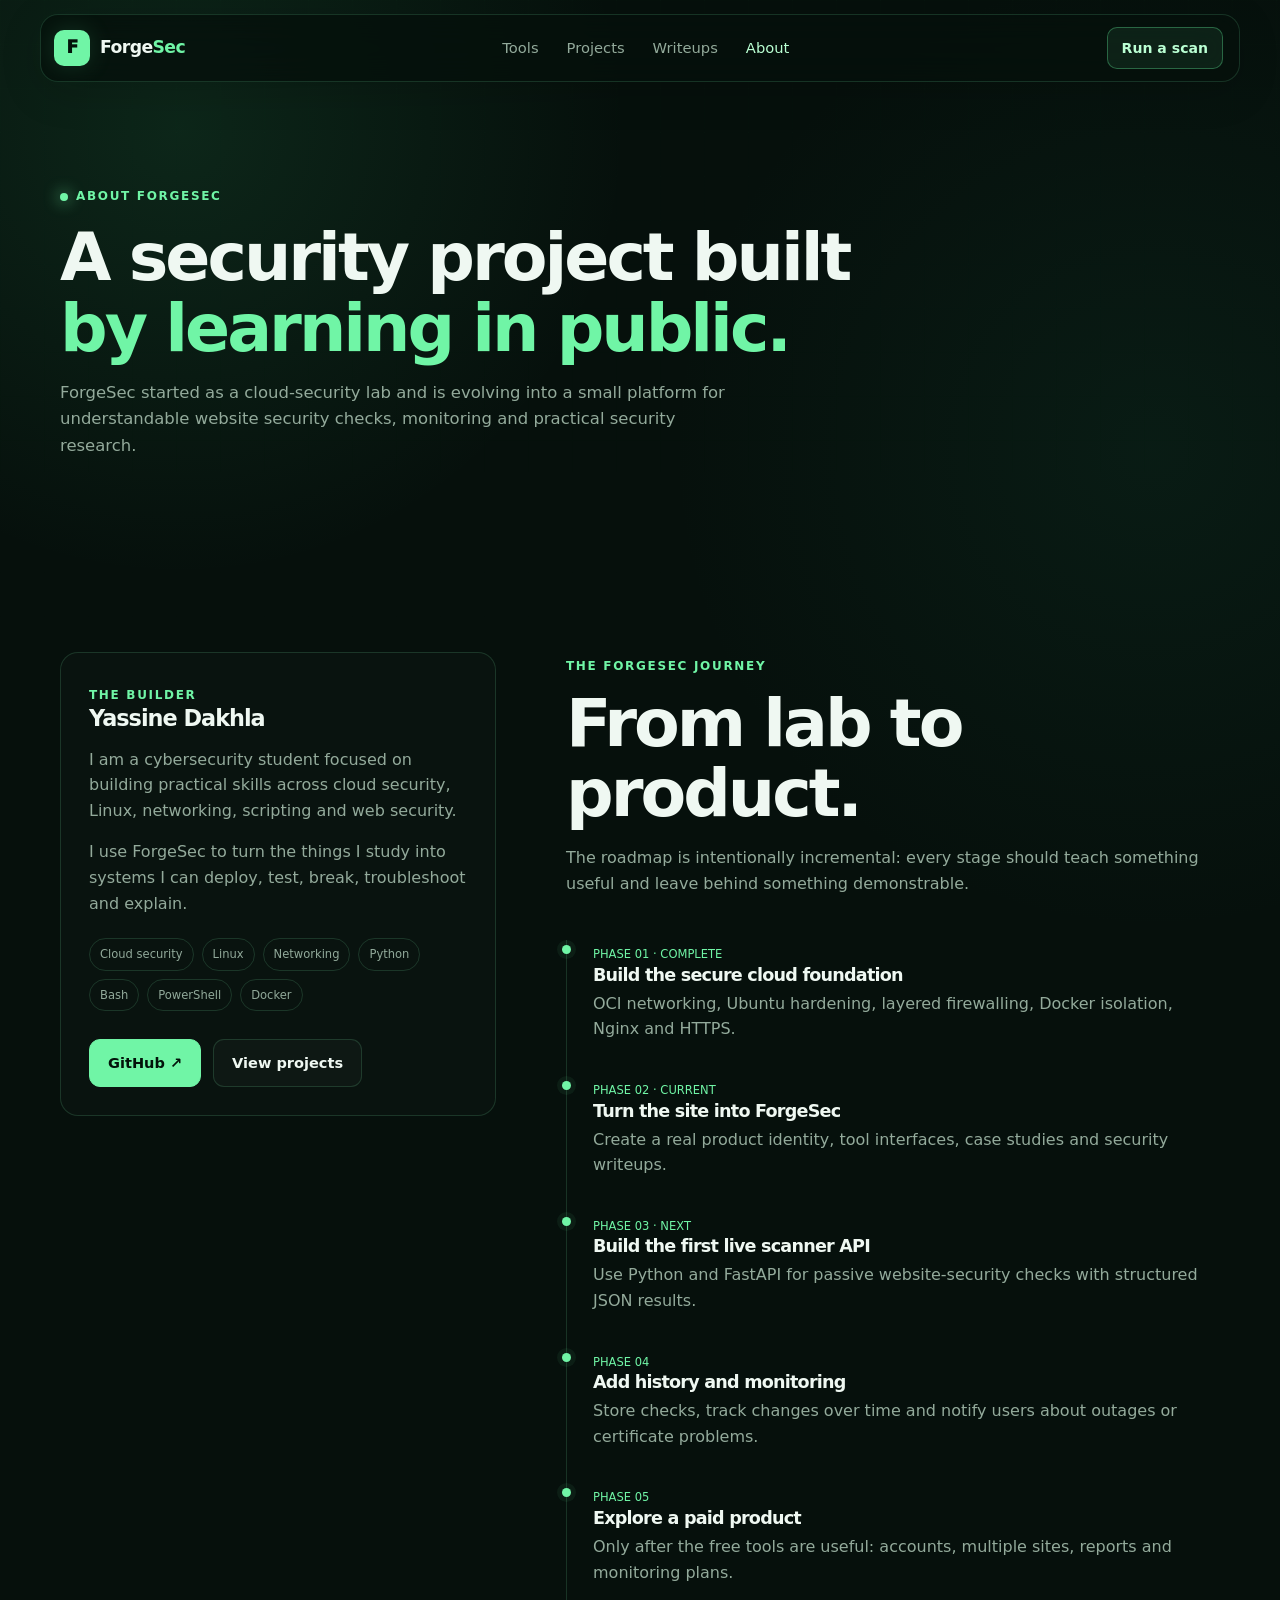
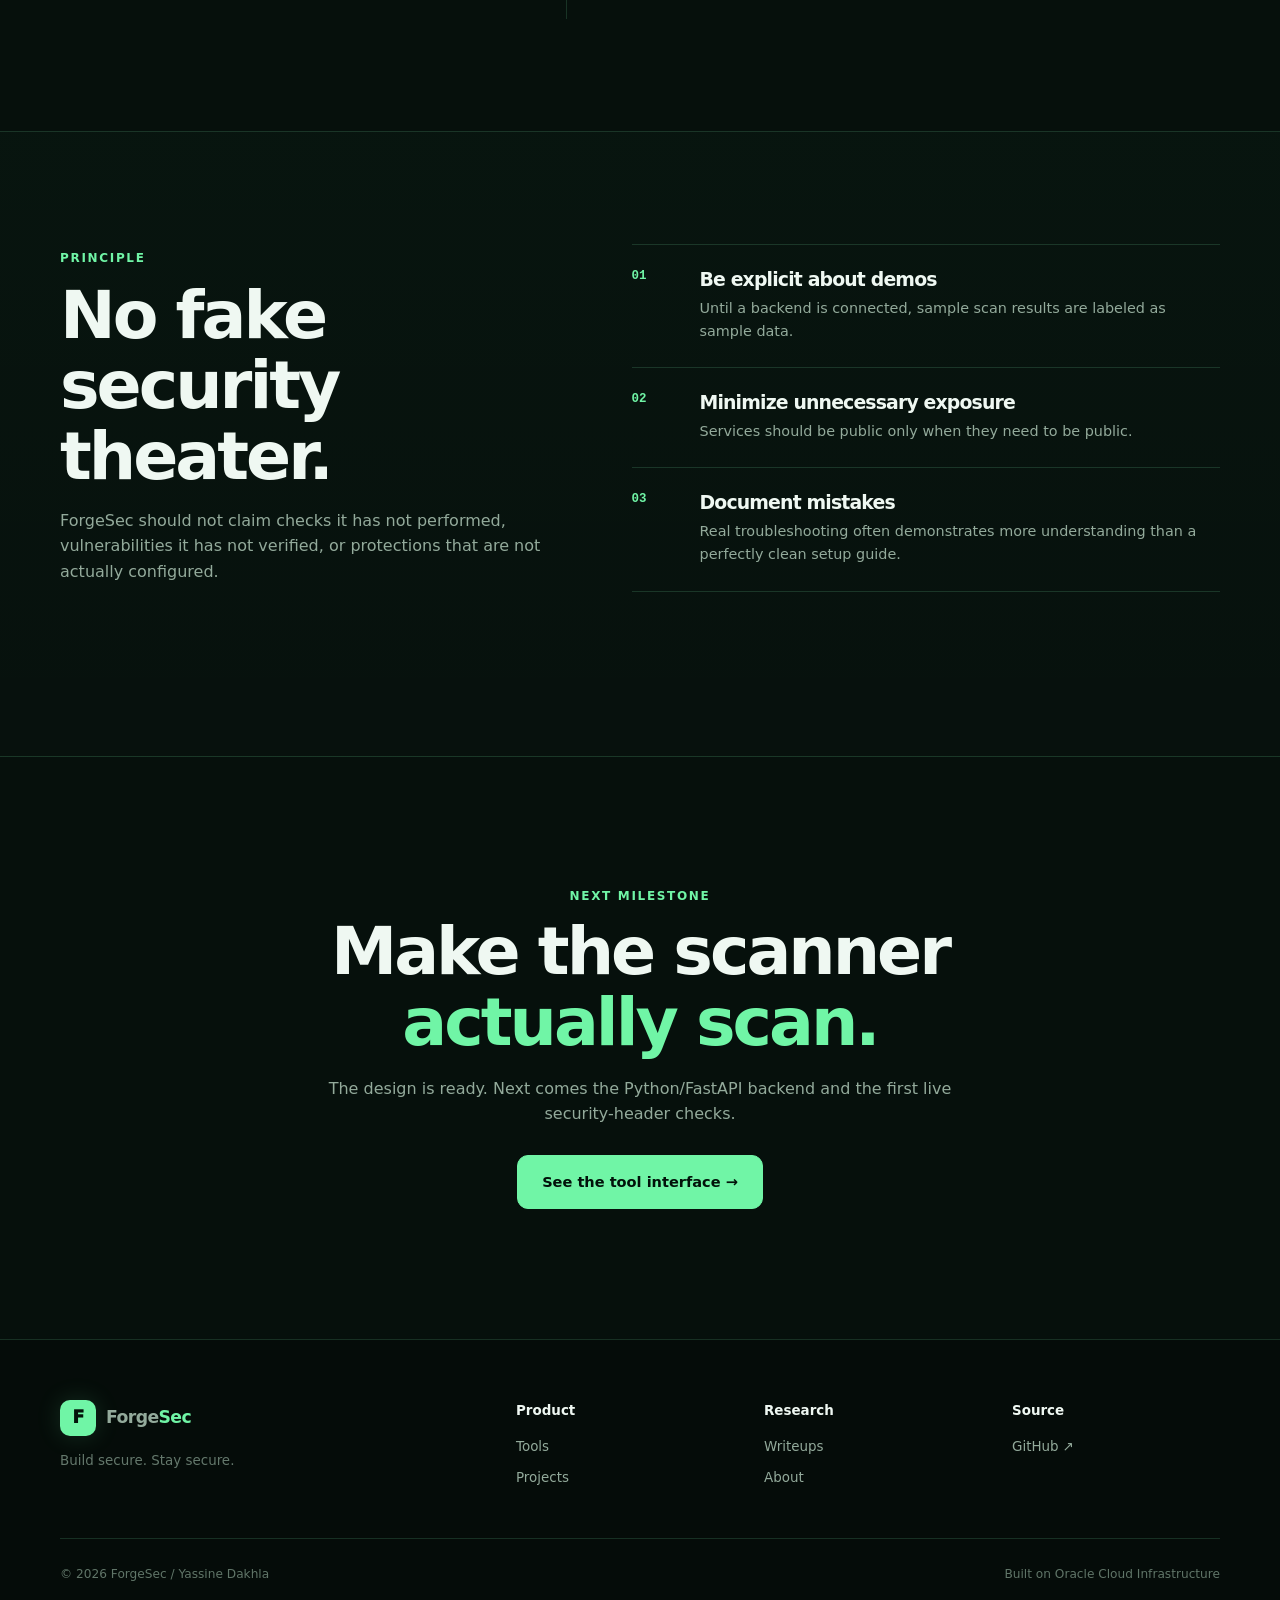
==== website/about.html @ 0d161085 "feat: add ForgeSec about page" ====
<!doctype html>
<html lang="en">
<head>
  <meta charset="utf-8" />
  <meta name="viewport" content="width=device-width, initial-scale=1" />
  <meta name="description" content="About ForgeSec and the builder behind the project." />
  <meta name="theme-color" content="#07110d" />
  <title>About — ForgeSec</title>
  <link rel="stylesheet" href="styles.css" />
</head>
<body>
  <div class="grid-bg" aria-hidden="true"></div>
  <header class="site-header">
    <a class="brand" href="index.html"><span class="forge-mark">F</span><span>Forge<span class="accent">Sec</span></span></a>
    <nav class="desktop-nav"><a href="tools.html">Tools</a><a href="projects.html">Projects</a><a href="writeups.html">Writeups</a><a class="active" href="about.html">About</a></nav>
    <a class="nav-cta" href="tools.html">Run a scan</a>
  </header>

  <main>
    <section class="page-hero wrap">
      <div class="eyebrow"><span class="dot"></span> About ForgeSec</div>
      <h1>A security project built<br><span class="accent">by learning in public.</span></h1>
      <p>ForgeSec started as a cloud-security lab and is evolving into a small platform for understandable website security checks, monitoring and practical security research.</p>
    </section>

    <section class="section wrap about-grid">
      <div>
        <div class="about-card">
          <span class="project-tag">THE BUILDER</span>
          <h3>Yassine Dakhla</h3>
          <p>I am a cybersecurity student focused on building practical skills across cloud security, Linux, networking, scripting and web security.</p>
          <p>I use ForgeSec to turn the things I study into systems I can deploy, test, break, troubleshoot and explain.</p>
          <div class="project-pills"><span>Cloud security</span><span>Linux</span><span>Networking</span><span>Python</span><span>Bash</span><span>PowerShell</span><span>Docker</span></div>
          <div class="hero-actions"><a class="button primary" href="https://github.com/Yassine-Dakhla" target="_blank" rel="noreferrer">GitHub ↗</a><a class="button secondary" href="projects.html">View projects</a></div>
        </div>
      </div>

      <div>
        <div class="section-heading"><span>THE FORGESEC JOURNEY</span><h2>From lab to product.</h2><p>The roadmap is intentionally incremental: every stage should teach something useful and leave behind something demonstrable.</p></div>
        <div class="timeline">
          <article><span>PHASE 01 · COMPLETE</span><h3>Build the secure cloud foundation</h3><p>OCI networking, Ubuntu hardening, layered firewalling, Docker isolation, Nginx and HTTPS.</p></article>
          <article><span>PHASE 02 · CURRENT</span><h3>Turn the site into ForgeSec</h3><p>Create a real product identity, tool interfaces, case studies and security writeups.</p></article>
          <article><span>PHASE 03 · NEXT</span><h3>Build the first live scanner API</h3><p>Use Python and FastAPI for passive website-security checks with structured JSON results.</p></article>
          <article><span>PHASE 04</span><h3>Add history and monitoring</h3><p>Store checks, track changes over time and notify users about outages or certificate problems.</p></article>
          <article><span>PHASE 05</span><h3>Explore a paid product</h3><p>Only after the free tools are useful: accounts, multiple sites, reports and monitoring plans.</p></article>
        </div>
      </div>
    </section>

    <section class="section section-contrast">
      <div class="wrap split-feature">
        <div class="section-heading"><span>PRINCIPLE</span><h2>No fake security theater.</h2><p>ForgeSec should not claim checks it has not performed, vulnerabilities it has not verified, or protections that are not actually configured.</p></div>
        <div class="principles">
          <article><span>01</span><div><h3>Be explicit about demos</h3><p>Until a backend is connected, sample scan results are labeled as sample data.</p></div></article>
          <article><span>02</span><div><h3>Minimize unnecessary exposure</h3><p>Services should be public only when they need to be public.</p></div></article>
          <article><span>03</span><div><h3>Document mistakes</h3><p>Real troubleshooting often demonstrates more understanding than a perfectly clean setup guide.</p></div></article>
        </div>
      </div>
    </section>

    <section class="final-cta wrap"><span class="eyebrow plain">NEXT MILESTONE</span><h2>Make the scanner<br><span>actually scan.</span></h2><p>The design is ready. Next comes the Python/FastAPI backend and the first live security-header checks.</p><a class="button primary large-button" href="tools.html">See the tool interface →</a></section>
  </main>

  <footer><div class="wrap footer-grid"><div><a class="brand footer-brand" href="index.html"><span class="forge-mark">F</span><span>Forge<span class="accent">Sec</span></span></a><p>Build secure. Stay secure.</p></div><div><b>Product</b><a href="tools.html">Tools</a><a href="projects.html">Projects</a></div><div><b>Research</b><a href="writeups.html">Writeups</a><a href="about.html">About</a></div><div><b>Source</b><a href="https://github.com/Yassine-Dakhla/oci-cloud-security-lab" target="_blank" rel="noreferrer">GitHub ↗</a></div></div><div class="wrap footer-bottom"><span>© 2026 ForgeSec / Yassine Dakhla</span><span>Built on Oracle Cloud Infrastructure</span></div></footer>
</body>
</html>
---- website/styles.css ----
:root {
  --bg:#06100c;--bg2:#09150f;--panel:#0d1b14;--panel2:#102219;--line:rgba(131,255,181,.15);
  --line-strong:rgba(104,245,162,.32);--text:#eff8f2;--muted:#93aa9b;--dim:#64786c;
  --green:#70f5a6;--green2:#baffd3;--yellow:#f6d36f;--danger:#ff8f8f;--shadow:0 28px 90px rgba(0,0,0,.3);
}
*{box-sizing:border-box}html{scroll-behavior:smooth}body{margin:0;min-height:100vh;background:radial-gradient(circle at 14% 4%,rgba(58,190,116,.13),transparent 28rem),radial-gradient(circle at 90% 14%,rgba(28,106,76,.13),transparent 30rem),var(--bg);color:var(--text);font-family:Inter,ui-sans-serif,system-ui,-apple-system,BlinkMacSystemFont,"Segoe UI",sans-serif;line-height:1.6}body::selection{background:var(--green);color:#021008}a{color:inherit;text-decoration:none}button,input{font:inherit}.wrap{width:min(1160px,calc(100% - 40px));margin-inline:auto}.grid-bg{position:fixed;inset:0;pointer-events:none;opacity:.28;background-image:linear-gradient(rgba(124,255,180,.035) 1px,transparent 1px),linear-gradient(90deg,rgba(124,255,180,.035) 1px,transparent 1px);background-size:44px 44px;mask-image:linear-gradient(to bottom,black,transparent 86%);z-index:-1}.sr-only{position:absolute;width:1px;height:1px;padding:0;margin:-1px;overflow:hidden;clip:rect(0,0,0,0);white-space:nowrap;border:0}.accent{color:var(--green)}
.site-header{width:min(1200px,calc(100% - 28px));margin:14px auto 0;min-height:68px;padding:0 16px 0 13px;display:flex;align-items:center;justify-content:space-between;gap:20px;position:sticky;top:12px;z-index:50;border:1px solid var(--line);border-radius:18px;background:rgba(6,16,12,.82);backdrop-filter:blur(18px);box-shadow:0 10px 40px rgba(0,0,0,.16)}.brand{display:inline-flex;align-items:center;gap:10px;font-weight:900;letter-spacing:-.035em;font-size:1.08rem}.forge-mark{width:36px;height:36px;display:grid;place-items:center;border-radius:10px;color:#03130a;background:var(--green);font-weight:950;box-shadow:0 0 24px rgba(112,245,166,.15)}.desktop-nav{display:flex;align-items:center;gap:28px;color:var(--muted);font-size:.92rem}.desktop-nav a:hover,.desktop-nav a.active{color:var(--green2)}.nav-cta{padding:9px 14px;border-radius:10px;border:1px solid var(--line-strong);background:rgba(112,245,166,.08);color:var(--green2);font-size:.88rem;font-weight:800}.nav-cta:hover{background:rgba(112,245,166,.14)}
.hero{min-height:720px;display:grid;align-items:center;padding-block:90px 74px}.product-hero{grid-template-columns:1.08fr .92fr;gap:64px}.eyebrow,.section-heading>span,.project-tag,.preview-kicker{color:var(--green);font-size:.75rem;font-weight:850;letter-spacing:.14em;text-transform:uppercase}.eyebrow{display:flex;align-items:center;gap:8px}.eyebrow.plain{display:block}.dot{width:8px;height:8px;border-radius:50%;background:var(--green);box-shadow:0 0 16px var(--green)}h1,h2,h3{margin:0;line-height:1.06;letter-spacing:-.045em}h1{margin-top:18px;font-size:clamp(3.5rem,7.4vw,7rem)}h1 span,.final-cta h2 span{color:var(--green)}.hero-text{max-width:700px;margin:26px 0 0;color:var(--muted);font-size:1.08rem}.scan-bar{margin-top:34px;display:grid;grid-template-columns:auto 1fr auto;align-items:center;min-height:62px;border:1px solid var(--line-strong);border-radius:14px;background:rgba(8,21,15,.9);box-shadow:0 20px 60px rgba(0,0,0,.22);overflow:hidden}.scan-prefix{padding-left:18px;color:#657d6e;font:700 .92rem ui-monospace,SFMono-Regular,Menlo,monospace}.scan-bar input{width:100%;min-width:0;padding:0 10px;border:0;outline:0;background:transparent;color:var(--text);font:650 .95rem ui-monospace,SFMono-Regular,Menlo,monospace}.scan-bar input::placeholder{color:#51675a}.scan-bar button{height:46px;margin-right:8px;padding:0 18px;border:0;border-radius:10px;background:var(--green);color:#03120a;font-weight:900;cursor:pointer}.scan-bar button:hover{background:var(--green2)}.form-note{display:flex;align-items:center;gap:8px;margin:12px 0 0;color:var(--dim);font-size:.78rem}.pulse{width:7px;height:7px;border-radius:50%;background:var(--green);box-shadow:0 0 0 4px rgba(112,245,166,.08)}.hero-actions{display:flex;flex-wrap:wrap;gap:12px;margin-top:28px}.compact-actions{margin-top:24px;gap:24px}.text-link{color:var(--muted);font-size:.9rem;font-weight:750}.text-link:hover{color:var(--green2)}
.scan-preview{position:relative;overflow:hidden;border:1px solid var(--line-strong);border-radius:20px;background:linear-gradient(145deg,rgba(15,34,24,.96),rgba(6,17,12,.94));box-shadow:var(--shadow);transform:rotate(.7deg)}.scan-preview::before{content:"";position:absolute;width:180px;height:180px;right:-70px;top:-70px;background:radial-gradient(circle,rgba(112,245,166,.17),transparent 70%)}.preview-head{display:flex;justify-content:space-between;align-items:center;gap:20px;padding:26px;border-bottom:1px solid var(--line)}.preview-head strong{display:block;margin-top:6px;font:800 1.1rem ui-monospace,SFMono-Regular,Menlo,monospace}.score-ring{width:74px;height:74px;border-radius:50%;display:flex;align-items:baseline;justify-content:center;padding-top:21px;border:6px solid rgba(112,245,166,.2);border-top-color:var(--green);border-right-color:var(--green);background:#0b1812}.score-ring b{font-size:1.2rem;color:var(--green)}.score-ring span{font-size:.67rem;color:var(--muted)}.result-row{display:flex;align-items:center;justify-content:space-between;gap:15px;padding:15px 25px;border-bottom:1px solid rgba(131,255,181,.08);font-size:.88rem}.result-row>span{display:flex;align-items:center;gap:10px;color:#c7d8cd}.result-row>b{font-size:.7rem;letter-spacing:.08em}.result-icon{width:22px;height:22px;display:grid;place-items:center;border-radius:6px;font-style:normal;font-weight:900;font-size:.72rem}.result-icon.pass{color:var(--green);background:rgba(112,245,166,.09);border:1px solid rgba(112,245,166,.18)}.result-icon.warn{color:var(--yellow);background:rgba(246,211,111,.08);border:1px solid rgba(246,211,111,.16)}.pass-text{color:var(--green)}.warn-text{color:var(--yellow)}.preview-footer{display:flex;justify-content:space-between;padding:17px 25px;color:var(--dim);font-size:.76rem}.trust-strip{border-block:1px solid var(--line);background:rgba(255,255,255,.012)}.trust-inner{min-height:72px;display:flex;align-items:center;justify-content:space-between;gap:18px;color:#71877a;font-size:.78rem}.trust-inner span{color:#52675a}.trust-inner b{font-weight:750}
.section{padding-block:112px}.section-heading{max-width:760px;margin-bottom:44px}.section-heading h2,.builder-inner h2,.final-cta h2,.page-hero h1{margin-top:10px;font-size:clamp(2.4rem,5.2vw,4.7rem)}.section-heading p,.builder-inner p,.final-cta p,.page-hero p{color:var(--muted);max-width:680px}.centered-heading{text-align:center;margin-inline:auto}.centered-heading p{margin-inline:auto}.row-heading{max-width:none;display:flex;align-items:end;justify-content:space-between;gap:30px}.tool-grid{display:grid;grid-template-columns:repeat(4,1fr);gap:14px}.tool-card,.writeup-card,.content-card{position:relative;min-height:290px;padding:26px;border:1px solid var(--line);border-radius:17px;background:linear-gradient(145deg,rgba(255,255,255,.022),rgba(112,245,166,.014));transition:transform .2s ease,border-color .2s ease,background .2s ease}.tool-card:hover,.writeup-card:hover,.content-card:hover{transform:translateY(-4px);border-color:var(--line-strong);background:rgba(112,245,166,.03)}.featured-tool{border-color:rgba(112,245,166,.26);background:radial-gradient(circle at 90% 0%,rgba(112,245,166,.09),transparent 35%),rgba(255,255,255,.018)}.tool-icon{width:42px;height:42px;display:grid;place-items:center;margin-bottom:42px;border-radius:11px;border:1px solid var(--line);background:rgba(112,245,166,.05);color:var(--green);font:850 .9rem ui-monospace,monospace}.tool-state{position:absolute;top:25px;right:24px;padding:5px 9px;border:1px solid var(--line);border-radius:999px;color:var(--dim);font-size:.69rem}.tool-state.live{color:var(--green);border-color:rgba(112,245,166,.25);background:rgba(112,245,166,.05)}.tool-card h3,.writeup-card h3,.content-card h3{font-size:1.3rem}.tool-card p,.writeup-card p,.content-card p{color:var(--muted);font-size:.9rem}.card-link{position:absolute;bottom:24px;color:var(--green2);font-size:.82rem;font-weight:800}.section-contrast{border-block:1px solid var(--line);background:linear-gradient(180deg,rgba(112,245,166,.025),rgba(255,255,255,.008))}.split-feature{display:grid;grid-template-columns:.9fr 1.1fr;gap:90px;align-items:start}.button{display:inline-flex;align-items:center;justify-content:center;min-height:48px;padding:0 18px;border:1px solid var(--line);border-radius:11px;font-weight:850;font-size:.91rem;transition:.18s ease}.button:hover{transform:translateY(-2px)}.button.primary{background:var(--green);border-color:var(--green);color:#02120a}.button.secondary{background:rgba(255,255,255,.025);color:var(--text)}.principles{border-top:1px solid var(--line)}.principles article{display:grid;grid-template-columns:50px 1fr;gap:18px;padding:24px 0;border-bottom:1px solid var(--line)}.principles article>span{color:var(--green);font:800 .78rem ui-monospace,monospace}.principles h3{font-size:1.18rem}.principles p{margin:.5rem 0 0;color:var(--muted);font-size:.9rem}
.project-feature{display:grid;grid-template-columns:1.25fr .75fr;gap:18px;padding:18px;border:1px solid var(--line);border-radius:20px;background:rgba(255,255,255,.014)}.project-content{padding:34px}.project-content h3{margin-top:14px;max-width:760px;font-size:clamp(2rem,4vw,3.45rem)}.project-content>p{max-width:720px;color:var(--muted)}.project-pills{display:flex;flex-wrap:wrap;gap:8px;margin-top:22px}.project-pills span{padding:6px 10px;border:1px solid var(--line);border-radius:999px;color:#91a99a;font-size:.72rem}.architecture-panel{display:flex;flex-direction:column;justify-content:center;padding:28px;border:1px solid var(--line);border-radius:15px;background:#07130e}.architecture-label{color:var(--dim);font:800 .7rem ui-monospace,monospace;letter-spacing:.12em}.arch-flow{display:flex;flex-direction:column;align-items:stretch;gap:7px;margin-top:22px;text-align:center}.arch-flow div{padding:11px;border:1px solid var(--line);border-radius:9px;color:#a9beb1;font:750 .78rem ui-monospace,monospace}.arch-flow span{color:#486253;font-size:.8rem}.arch-flow .active-node{color:#04120a;background:var(--green);border-color:var(--green)}.writeup-grid{display:grid;grid-template-columns:repeat(3,1fr);gap:14px}.writeup-card{min-height:270px}.writeup-card>span{color:var(--green);font-size:.72rem}.writeup-card h3{margin-top:25px}.writeup-card b{position:absolute;bottom:24px;color:var(--green2);font-size:.8rem}.builder-section{padding-block:76px;border-block:1px solid var(--line);background:rgba(0,0,0,.12)}.builder-inner{display:grid;grid-template-columns:auto 1fr auto;align-items:center;gap:34px}.builder-mark{width:86px;height:86px;display:grid;place-items:center;border-radius:22px;background:linear-gradient(145deg,var(--green),#2cb86c);color:#02120a;font-size:1.5rem;font-weight:950;box-shadow:0 16px 55px rgba(40,180,102,.13)}.builder-inner h2{font-size:clamp(1.8rem,3.5vw,3rem)}.builder-inner p{margin-bottom:0}.final-cta{padding-block:130px;text-align:center}.final-cta p{margin:18px auto 28px}.large-button{min-height:54px;padding-inline:24px}
footer{border-top:1px solid var(--line);padding-top:60px;background:#050c09}.footer-grid{display:grid;grid-template-columns:2fr repeat(3,1fr);gap:40px;padding-bottom:50px}.footer-grid>div{display:flex;flex-direction:column;align-items:flex-start;gap:9px;color:var(--muted);font-size:.84rem}.footer-grid b{color:var(--text);margin-bottom:6px}.footer-grid a:not(.brand):hover{color:var(--green)}.footer-brand{margin-bottom:5px}.footer-grid p{margin:0;color:var(--dim)}.footer-bottom{min-height:72px;display:flex;align-items:center;justify-content:space-between;border-top:1px solid var(--line);color:#607568;font-size:.76rem}
/* Inner pages */.page-hero{padding-block:105px 65px}.page-hero .eyebrow{margin-bottom:16px}.page-hero h1{max-width:900px}.page-hero p{font-size:1.03rem}.page-tabs{display:flex;flex-wrap:wrap;gap:8px;margin-top:25px}.page-tabs a{padding:8px 12px;border:1px solid var(--line);border-radius:9px;color:var(--muted);font-size:.8rem}.page-tabs a:hover{color:var(--green2);border-color:var(--line-strong)}.tool-workspace{display:grid;grid-template-columns:.8fr 1.2fr;gap:16px;align-items:start}.scanner-panel,.results-panel{padding:28px;border:1px solid var(--line);border-radius:18px;background:rgba(255,255,255,.016)}.scanner-panel h2,.results-panel h2{font-size:1.5rem}.scanner-panel p,.results-panel p{color:var(--muted);font-size:.9rem}.field-label{display:block;margin:24px 0 8px;color:#b8cabe;font-size:.8rem;font-weight:800}.url-field{display:flex;align-items:center;border:1px solid var(--line);border-radius:11px;background:#07130e;overflow:hidden}.url-field span{padding-left:13px;color:#63796b;font:700 .84rem ui-monospace,monospace}.url-field input{width:100%;padding:13px 12px;border:0;outline:0;background:transparent;color:var(--text);font:700 .85rem ui-monospace,monospace}.full-button{width:100%;margin-top:12px;cursor:pointer}.demo-warning{margin-top:14px;padding:12px;border-radius:9px;background:rgba(246,211,111,.05);border:1px solid rgba(246,211,111,.14);color:#c4af72!important;font-size:.76rem!important}.results-empty{min-height:330px;display:grid;place-items:center;text-align:center;color:var(--dim)}.results-empty .empty-icon{width:58px;height:58px;margin:0 auto 12px;display:grid;place-items:center;border:1px solid var(--line);border-radius:15px;color:var(--green);font-size:1.2rem}.scan-results{display:none}.scan-results.visible{display:block}.results-empty.hidden{display:none}.results-summary{display:flex;align-items:center;justify-content:space-between;padding-bottom:20px;border-bottom:1px solid var(--line)}.results-score{font-size:2.1rem;color:var(--green);font-weight:900}.results-list{margin-top:10px}.loading-line{height:3px;overflow:hidden;border-radius:3px;background:rgba(112,245,166,.07);margin-top:18px}.loading-line::after{content:"";display:block;width:45%;height:100%;background:var(--green);animation:scanload 1.1s linear infinite}@keyframes scanload{from{transform:translateX(-110%)}to{transform:translateX(250%)}}.tool-section{scroll-margin-top:100px;padding-block:72px;border-top:1px solid var(--line)}.tool-roadmap-grid,.project-grid{display:grid;grid-template-columns:repeat(2,1fr);gap:14px}.content-card{min-height:250px}.content-card .number{display:block;margin-bottom:42px;color:var(--green);font:800 .75rem ui-monospace,monospace}.case-study{display:grid;grid-template-columns:.7fr 1.3fr;gap:60px;padding-block:70px;border-top:1px solid var(--line);scroll-margin-top:100px}.case-meta{color:var(--muted);font-size:.84rem}.case-meta div{padding:10px 0;border-bottom:1px solid var(--line)}.case-body h2{font-size:clamp(2rem,4vw,3.3rem)}.case-body h3{margin-top:34px;font-size:1.25rem}.case-body p,.case-body li{color:var(--muted)}.case-body pre{overflow:auto;padding:18px;border:1px solid var(--line);border-radius:12px;background:#050d09;color:#b8d5c1;font:500 .78rem/1.65 ui-monospace,monospace}.article-list{display:flex;flex-direction:column;border-top:1px solid var(--line)}.article-row{display:grid;grid-template-columns:150px 1fr auto;gap:26px;padding:27px 0;border-bottom:1px solid var(--line);align-items:center}.article-row>span{color:var(--green);font-size:.75rem}.article-row h3{font-size:1.3rem}.article-row p{margin:.4rem 0 0;color:var(--muted);font-size:.87rem}.article-row>b{color:var(--green2);font-size:.8rem}.about-grid{display:grid;grid-template-columns:.8fr 1.2fr;gap:70px}.about-card{padding:28px;border:1px solid var(--line);border-radius:18px;background:rgba(255,255,255,.016)}.about-card h3{font-size:1.4rem}.about-card p{color:var(--muted)}.timeline{border-left:1px solid var(--line);padding-left:26px}.timeline article{position:relative;padding:0 0 34px}.timeline article::before{content:"";position:absolute;left:-31px;top:5px;width:9px;height:9px;border-radius:50%;background:var(--green);box-shadow:0 0 0 5px rgba(112,245,166,.06)}.timeline h3{font-size:1.1rem}.timeline p{color:var(--muted);margin:.4rem 0 0}.timeline span{color:var(--green);font-size:.72rem}
@media(max-width:980px){.product-hero{grid-template-columns:1fr;gap:44px}.scan-preview{transform:none;max-width:720px}.tool-grid{grid-template-columns:repeat(2,1fr)}.split-feature,.project-feature,.tool-workspace,.case-study,.about-grid{grid-template-columns:1fr}.writeup-grid{grid-template-columns:1fr}.builder-inner{grid-template-columns:auto 1fr}.builder-inner>.button{grid-column:2}.trust-inner{flex-wrap:wrap;justify-content:flex-start;padding-block:18px}.footer-grid{grid-template-columns:2fr 1fr 1fr}.footer-grid>div:last-child{grid-column:2}.desktop-nav{gap:16px}}
@media(max-width:720px){.wrap{width:min(100% - 26px,1160px)}.site-header{width:calc(100% - 18px)}.desktop-nav{display:none}.nav-cta{font-size:.78rem}.hero{min-height:auto;padding-block:72px 55px}h1{font-size:clamp(3rem,14vw,5.2rem)}.scan-bar{grid-template-columns:auto 1fr}.scan-bar button{grid-column:1/-1;width:calc(100% - 12px);margin:0 6px 6px;height:44px}.tool-grid,.tool-roadmap-grid,.project-grid{grid-template-columns:1fr}.section{padding-block:82px}.row-heading{align-items:flex-start;flex-direction:column}.project-content{padding:20px}.builder-inner{grid-template-columns:1fr}.builder-inner>.button{grid-column:auto}.builder-mark{width:64px;height:64px;border-radius:16px}.footer-grid{grid-template-columns:1fr 1fr}.footer-grid>div:first-child{grid-column:1/-1}.footer-grid>div:last-child{grid-column:auto}.footer-bottom{align-items:flex-start;flex-direction:column;justify-content:center;gap:4px}.article-row{grid-template-columns:1fr;gap:8px}.page-hero{padding-top:75px}.case-study{gap:28px}.preview-head{padding:20px}.result-row{padding-inline:20px}}
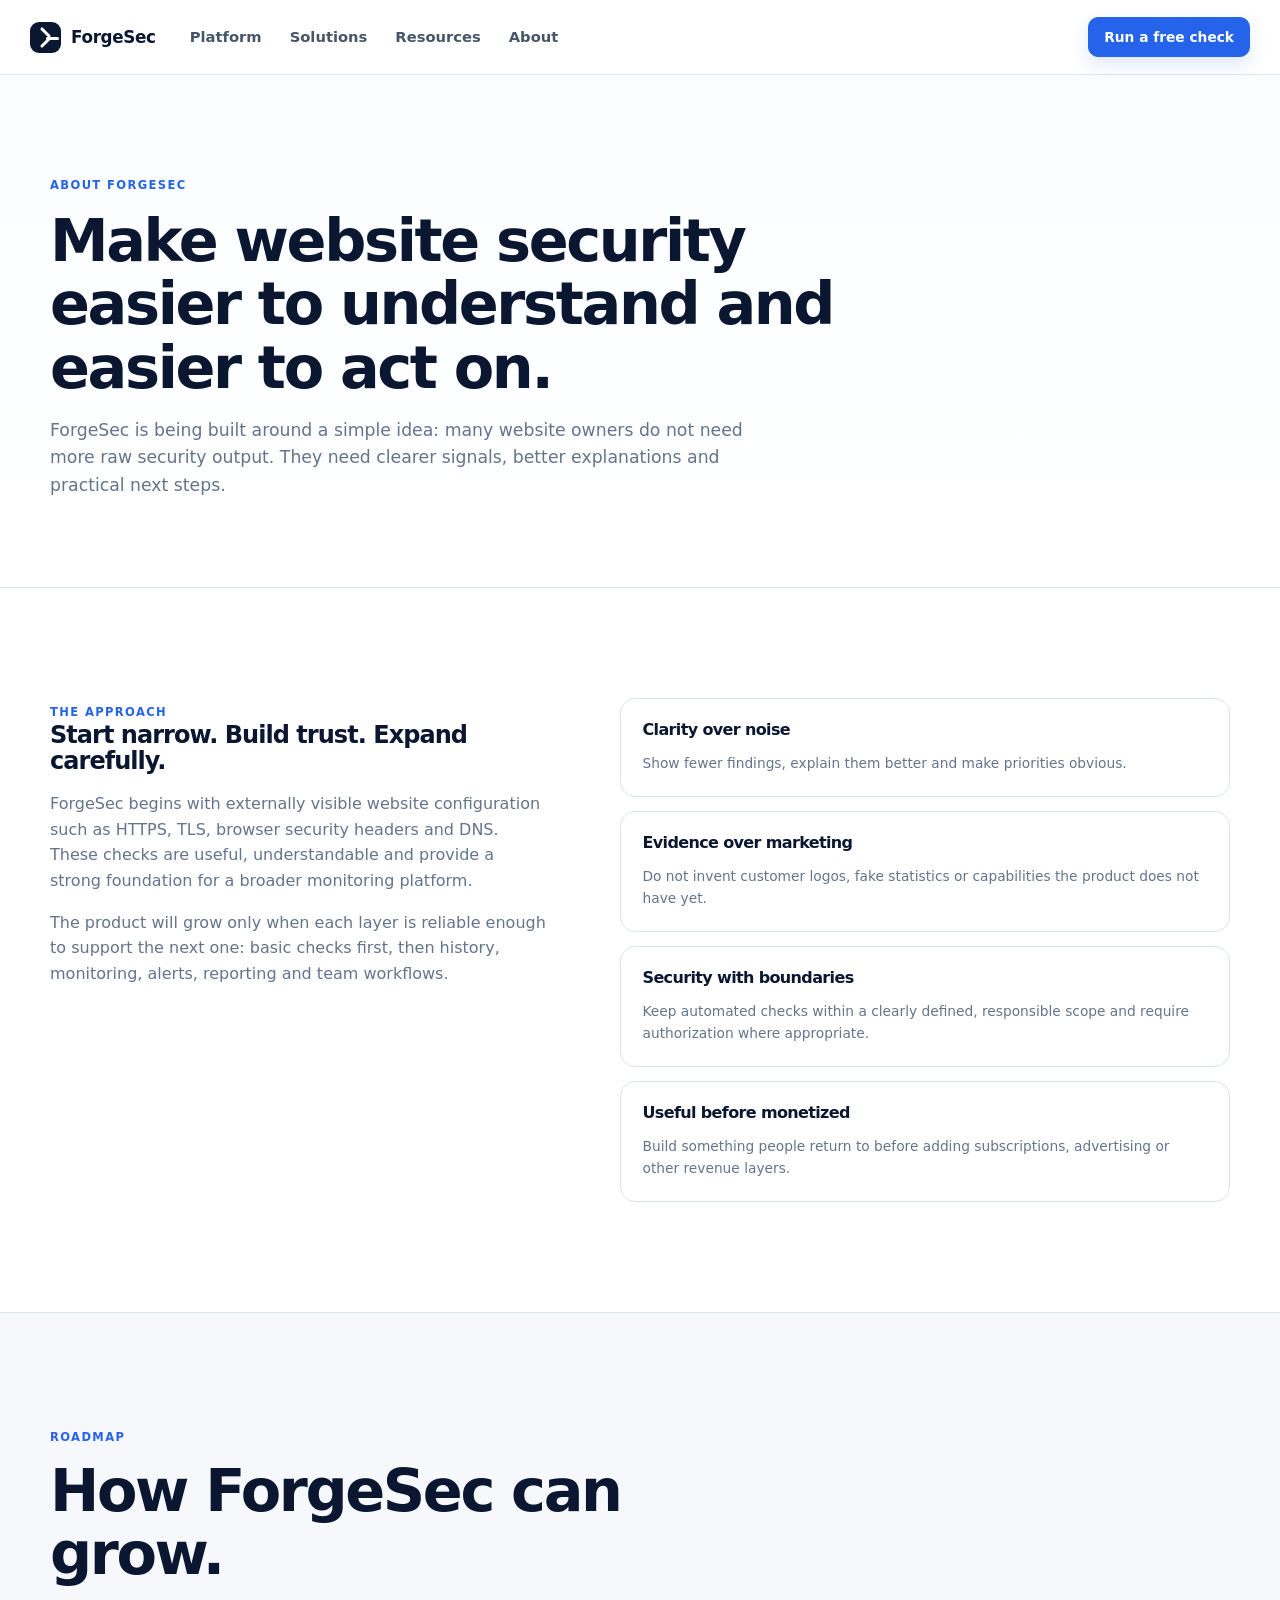
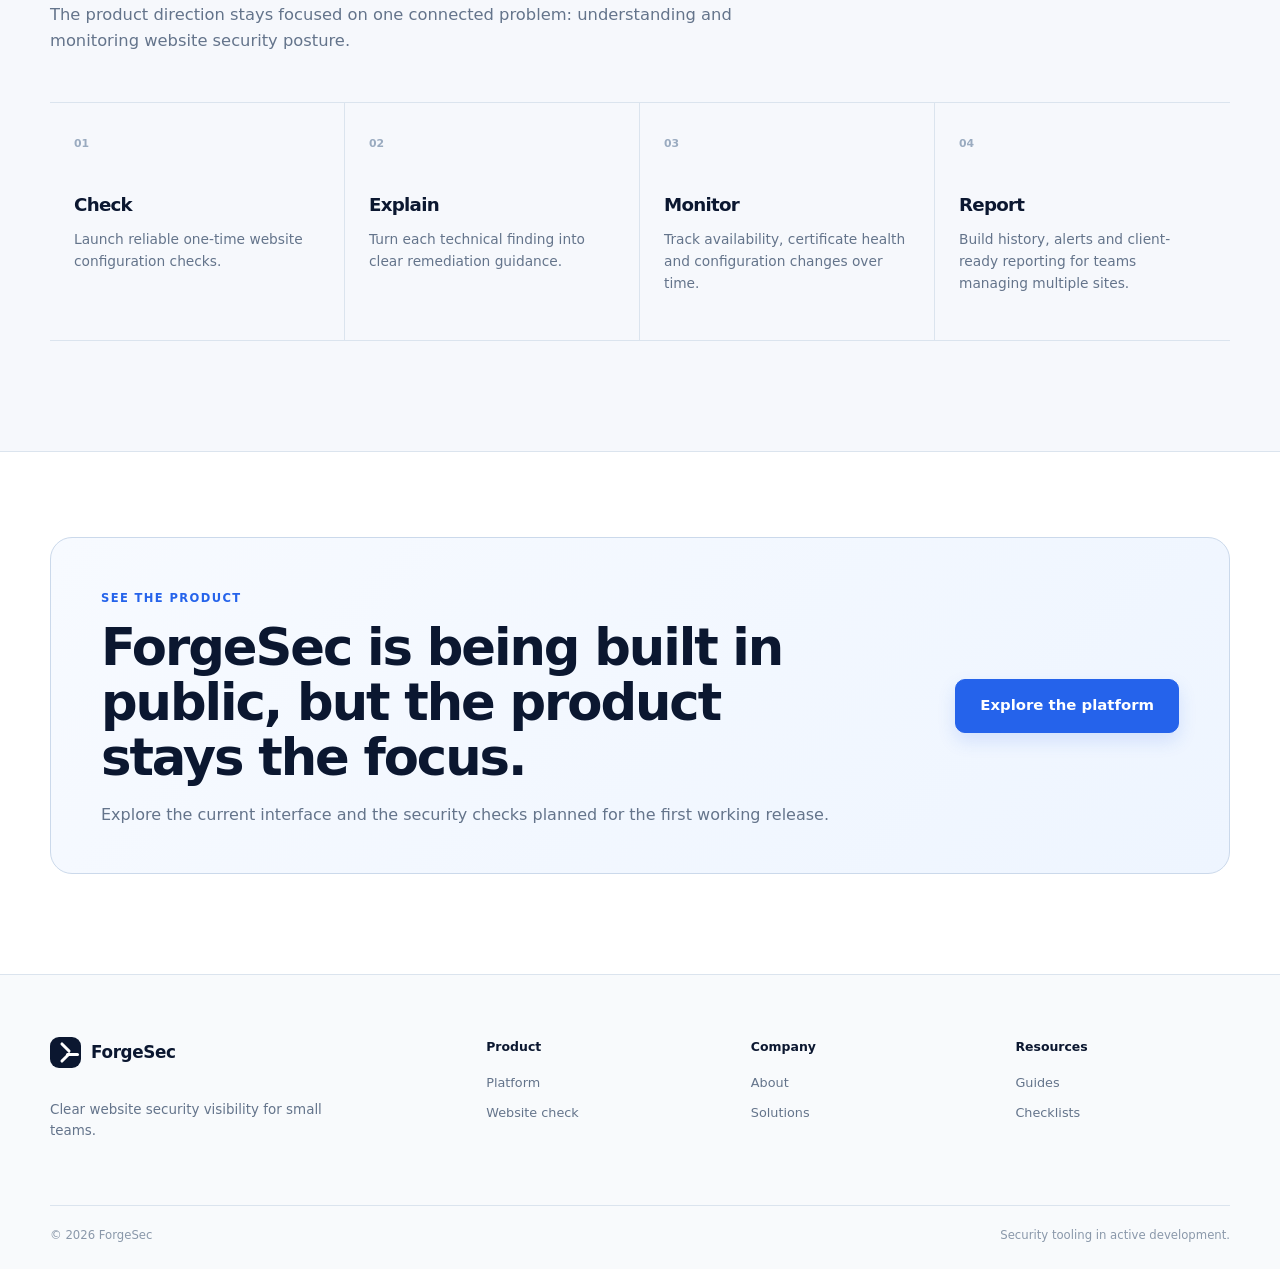
==== commit f5083cda: "reposition About page around ForgeSec product mission" ====
--- a/website/about.html
+++ b/website/about.html
@@ -3,64 +3,68 @@
 <head>
   <meta charset="utf-8" />
   <meta name="viewport" content="width=device-width, initial-scale=1" />
-  <meta name="description" content="About ForgeSec and the builder behind the project." />
-  <meta name="theme-color" content="#07110d" />
+  <meta name="description" content="About ForgeSec and its approach to clear, practical website security." />
   <title>About — ForgeSec</title>
   <link rel="stylesheet" href="styles.css" />
 </head>
 <body>
-  <div class="grid-bg" aria-hidden="true"></div>
   <header class="site-header">
-    <a class="brand" href="index.html"><span class="forge-mark">F</span><span>Forge<span class="accent">Sec</span></span></a>
-    <nav class="desktop-nav"><a href="tools.html">Tools</a><a href="projects.html">Projects</a><a href="writeups.html">Writeups</a><a class="active" href="about.html">About</a></nav>
-    <a class="nav-cta" href="tools.html">Run a scan</a>
+    <div class="nav-shell">
+      <a class="brand" href="index.html"><span class="brand-symbol"><span></span></span><span>ForgeSec</span></a>
+      <nav class="desktop-nav"><a href="tools.html">Platform</a><a href="projects.html">Solutions</a><a href="writeups.html">Resources</a><a href="about.html">About</a></nav>
+      <div class="nav-actions"><a class="button small" href="tools.html#scanner">Run a free check</a></div>
+    </div>
   </header>
 
   <main>
-    <section class="page-hero wrap">
-      <div class="eyebrow"><span class="dot"></span> About ForgeSec</div>
-      <h1>A security project built<br><span class="accent">by learning in public.</span></h1>
-      <p>ForgeSec started as a cloud-security lab and is evolving into a small platform for understandable website security checks, monitoring and practical security research.</p>
+    <section class="page-hero">
+      <div class="container">
+        <span class="eyebrow">About ForgeSec</span>
+        <h1>Make website security easier to understand and easier to act on.</h1>
+        <p>ForgeSec is being built around a simple idea: many website owners do not need more raw security output. They need clearer signals, better explanations and practical next steps.</p>
+      </div>
     </section>
 
-    <section class="section wrap about-grid">
-      <div>
-        <div class="about-card">
-          <span class="project-tag">THE BUILDER</span>
-          <h3>Yassine Dakhla</h3>
-          <p>I am a cybersecurity student focused on building practical skills across cloud security, Linux, networking, scripting and web security.</p>
-          <p>I use ForgeSec to turn the things I study into systems I can deploy, test, break, troubleshoot and explain.</p>
-          <div class="project-pills"><span>Cloud security</span><span>Linux</span><span>Networking</span><span>Python</span><span>Bash</span><span>PowerShell</span><span>Docker</span></div>
-          <div class="hero-actions"><a class="button primary" href="https://github.com/Yassine-Dakhla" target="_blank" rel="noreferrer">GitHub ↗</a><a class="button secondary" href="projects.html">View projects</a></div>
+    <section class="section">
+      <div class="container about-panel">
+        <div>
+          <span class="eyebrow">The approach</span>
+          <h2>Start narrow. Build trust. Expand carefully.</h2>
+          <p>ForgeSec begins with externally visible website configuration such as HTTPS, TLS, browser security headers and DNS. These checks are useful, understandable and provide a strong foundation for a broader monitoring platform.</p>
+          <p>The product will grow only when each layer is reliable enough to support the next one: basic checks first, then history, monitoring, alerts, reporting and team workflows.</p>
         </div>
-      </div>
-
-      <div>
-        <div class="section-heading"><span>THE FORGESEC JOURNEY</span><h2>From lab to product.</h2><p>The roadmap is intentionally incremental: every stage should teach something useful and leave behind something demonstrable.</p></div>
-        <div class="timeline">
-          <article><span>PHASE 01 · COMPLETE</span><h3>Build the secure cloud foundation</h3><p>OCI networking, Ubuntu hardening, layered firewalling, Docker isolation, Nginx and HTTPS.</p></article>
-          <article><span>PHASE 02 · CURRENT</span><h3>Turn the site into ForgeSec</h3><p>Create a real product identity, tool interfaces, case studies and security writeups.</p></article>
-          <article><span>PHASE 03 · NEXT</span><h3>Build the first live scanner API</h3><p>Use Python and FastAPI for passive website-security checks with structured JSON results.</p></article>
-          <article><span>PHASE 04</span><h3>Add history and monitoring</h3><p>Store checks, track changes over time and notify users about outages or certificate problems.</p></article>
-          <article><span>PHASE 05</span><h3>Explore a paid product</h3><p>Only after the free tools are useful: accounts, multiple sites, reports and monitoring plans.</p></article>
+        <div class="principles">
+          <article><h3>Clarity over noise</h3><p>Show fewer findings, explain them better and make priorities obvious.</p></article>
+          <article><h3>Evidence over marketing</h3><p>Do not invent customer logos, fake statistics or capabilities the product does not have yet.</p></article>
+          <article><h3>Security with boundaries</h3><p>Keep automated checks within a clearly defined, responsible scope and require authorization where appropriate.</p></article>
+          <article><h3>Useful before monetized</h3><p>Build something people return to before adding subscriptions, advertising or other revenue layers.</p></article>
         </div>
       </div>
     </section>
 
-    <section class="section section-contrast">
-      <div class="wrap split-feature">
-        <div class="section-heading"><span>PRINCIPLE</span><h2>No fake security theater.</h2><p>ForgeSec should not claim checks it has not performed, vulnerabilities it has not verified, or protections that are not actually configured.</p></div>
-        <div class="principles">
-          <article><span>01</span><div><h3>Be explicit about demos</h3><p>Until a backend is connected, sample scan results are labeled as sample data.</p></div></article>
-          <article><span>02</span><div><h3>Minimize unnecessary exposure</h3><p>Services should be public only when they need to be public.</p></div></article>
-          <article><span>03</span><div><h3>Document mistakes</h3><p>Real troubleshooting often demonstrates more understanding than a perfectly clean setup guide.</p></div></article>
+    <section class="section soft-section">
+      <div class="container">
+        <div class="section-intro"><span class="eyebrow">Roadmap</span><h2>How ForgeSec can grow.</h2><p>The product direction stays focused on one connected problem: understanding and monitoring website security posture.</p></div>
+        <div class="audience-grid">
+          <article><span>01</span><h3>Check</h3><p>Launch reliable one-time website configuration checks.</p></article>
+          <article><span>02</span><h3>Explain</h3><p>Turn each technical finding into clear remediation guidance.</p></article>
+          <article><span>03</span><h3>Monitor</h3><p>Track availability, certificate health and configuration changes over time.</p></article>
+          <article><span>04</span><h3>Report</h3><p>Build history, alerts and client-ready reporting for teams managing multiple sites.</p></article>
         </div>
       </div>
     </section>
 
-    <section class="final-cta wrap"><span class="eyebrow plain">NEXT MILESTONE</span><h2>Make the scanner<br><span>actually scan.</span></h2><p>The design is ready. Next comes the Python/FastAPI backend and the first live security-header checks.</p><a class="button primary large-button" href="tools.html">See the tool interface →</a></section>
+    <section class="cta-section"><div class="container cta-card"><div><span class="eyebrow">See the product</span><h2>ForgeSec is being built in public, but the product stays the focus.</h2><p>Explore the current interface and the security checks planned for the first working release.</p></div><a class="button large" href="tools.html">Explore the platform</a></div></section>
   </main>
 
-  <footer><div class="wrap footer-grid"><div><a class="brand footer-brand" href="index.html"><span class="forge-mark">F</span><span>Forge<span class="accent">Sec</span></span></a><p>Build secure. Stay secure.</p></div><div><b>Product</b><a href="tools.html">Tools</a><a href="projects.html">Projects</a></div><div><b>Research</b><a href="writeups.html">Writeups</a><a href="about.html">About</a></div><div><b>Source</b><a href="https://github.com/Yassine-Dakhla/oci-cloud-security-lab" target="_blank" rel="noreferrer">GitHub ↗</a></div></div><div class="wrap footer-bottom"><span>© 2026 ForgeSec / Yassine Dakhla</span><span>Built on Oracle Cloud Infrastructure</span></div></footer>
+  <footer>
+    <div class="container footer-grid">
+      <div><a class="brand footer-brand" href="index.html"><span class="brand-symbol"><span></span></span><span>ForgeSec</span></a><p>Clear website security visibility for small teams.</p></div>
+      <div><b>Product</b><a href="tools.html">Platform</a><a href="tools.html">Website check</a></div>
+      <div><b>Company</b><a href="about.html">About</a><a href="projects.html">Solutions</a></div>
+      <div><b>Resources</b><a href="writeups.html">Guides</a><a href="writeups.html">Checklists</a></div>
+    </div>
+    <div class="container footer-bottom"><span>© 2026 ForgeSec</span><span>Security tooling in active development.</span></div>
+  </footer>
 </body>
 </html>
--- a/website/styles.css
+++ b/website/styles.css
@@ -1,15 +1,239 @@
 :root {
-  --bg:#06100c;--bg2:#09150f;--panel:#0d1b14;--panel2:#102219;--line:rgba(131,255,181,.15);
-  --line-strong:rgba(104,245,162,.32);--text:#eff8f2;--muted:#93aa9b;--dim:#64786c;
-  --green:#70f5a6;--green2:#baffd3;--yellow:#f6d36f;--danger:#ff8f8f;--shadow:0 28px 90px rgba(0,0,0,.3);
-}
-*{box-sizing:border-box}html{scroll-behavior:smooth}body{margin:0;min-height:100vh;background:radial-gradient(circle at 14% 4%,rgba(58,190,116,.13),transparent 28rem),radial-gradient(circle at 90% 14%,rgba(28,106,76,.13),transparent 30rem),var(--bg);color:var(--text);font-family:Inter,ui-sans-serif,system-ui,-apple-system,BlinkMacSystemFont,"Segoe UI",sans-serif;line-height:1.6}body::selection{background:var(--green);color:#021008}a{color:inherit;text-decoration:none}button,input{font:inherit}.wrap{width:min(1160px,calc(100% - 40px));margin-inline:auto}.grid-bg{position:fixed;inset:0;pointer-events:none;opacity:.28;background-image:linear-gradient(rgba(124,255,180,.035) 1px,transparent 1px),linear-gradient(90deg,rgba(124,255,180,.035) 1px,transparent 1px);background-size:44px 44px;mask-image:linear-gradient(to bottom,black,transparent 86%);z-index:-1}.sr-only{position:absolute;width:1px;height:1px;padding:0;margin:-1px;overflow:hidden;clip:rect(0,0,0,0);white-space:nowrap;border:0}.accent{color:var(--green)}
-.site-header{width:min(1200px,calc(100% - 28px));margin:14px auto 0;min-height:68px;padding:0 16px 0 13px;display:flex;align-items:center;justify-content:space-between;gap:20px;position:sticky;top:12px;z-index:50;border:1px solid var(--line);border-radius:18px;background:rgba(6,16,12,.82);backdrop-filter:blur(18px);box-shadow:0 10px 40px rgba(0,0,0,.16)}.brand{display:inline-flex;align-items:center;gap:10px;font-weight:900;letter-spacing:-.035em;font-size:1.08rem}.forge-mark{width:36px;height:36px;display:grid;place-items:center;border-radius:10px;color:#03130a;background:var(--green);font-weight:950;box-shadow:0 0 24px rgba(112,245,166,.15)}.desktop-nav{display:flex;align-items:center;gap:28px;color:var(--muted);font-size:.92rem}.desktop-nav a:hover,.desktop-nav a.active{color:var(--green2)}.nav-cta{padding:9px 14px;border-radius:10px;border:1px solid var(--line-strong);background:rgba(112,245,166,.08);color:var(--green2);font-size:.88rem;font-weight:800}.nav-cta:hover{background:rgba(112,245,166,.14)}
-.hero{min-height:720px;display:grid;align-items:center;padding-block:90px 74px}.product-hero{grid-template-columns:1.08fr .92fr;gap:64px}.eyebrow,.section-heading>span,.project-tag,.preview-kicker{color:var(--green);font-size:.75rem;font-weight:850;letter-spacing:.14em;text-transform:uppercase}.eyebrow{display:flex;align-items:center;gap:8px}.eyebrow.plain{display:block}.dot{width:8px;height:8px;border-radius:50%;background:var(--green);box-shadow:0 0 16px var(--green)}h1,h2,h3{margin:0;line-height:1.06;letter-spacing:-.045em}h1{margin-top:18px;font-size:clamp(3.5rem,7.4vw,7rem)}h1 span,.final-cta h2 span{color:var(--green)}.hero-text{max-width:700px;margin:26px 0 0;color:var(--muted);font-size:1.08rem}.scan-bar{margin-top:34px;display:grid;grid-template-columns:auto 1fr auto;align-items:center;min-height:62px;border:1px solid var(--line-strong);border-radius:14px;background:rgba(8,21,15,.9);box-shadow:0 20px 60px rgba(0,0,0,.22);overflow:hidden}.scan-prefix{padding-left:18px;color:#657d6e;font:700 .92rem ui-monospace,SFMono-Regular,Menlo,monospace}.scan-bar input{width:100%;min-width:0;padding:0 10px;border:0;outline:0;background:transparent;color:var(--text);font:650 .95rem ui-monospace,SFMono-Regular,Menlo,monospace}.scan-bar input::placeholder{color:#51675a}.scan-bar button{height:46px;margin-right:8px;padding:0 18px;border:0;border-radius:10px;background:var(--green);color:#03120a;font-weight:900;cursor:pointer}.scan-bar button:hover{background:var(--green2)}.form-note{display:flex;align-items:center;gap:8px;margin:12px 0 0;color:var(--dim);font-size:.78rem}.pulse{width:7px;height:7px;border-radius:50%;background:var(--green);box-shadow:0 0 0 4px rgba(112,245,166,.08)}.hero-actions{display:flex;flex-wrap:wrap;gap:12px;margin-top:28px}.compact-actions{margin-top:24px;gap:24px}.text-link{color:var(--muted);font-size:.9rem;font-weight:750}.text-link:hover{color:var(--green2)}
-.scan-preview{position:relative;overflow:hidden;border:1px solid var(--line-strong);border-radius:20px;background:linear-gradient(145deg,rgba(15,34,24,.96),rgba(6,17,12,.94));box-shadow:var(--shadow);transform:rotate(.7deg)}.scan-preview::before{content:"";position:absolute;width:180px;height:180px;right:-70px;top:-70px;background:radial-gradient(circle,rgba(112,245,166,.17),transparent 70%)}.preview-head{display:flex;justify-content:space-between;align-items:center;gap:20px;padding:26px;border-bottom:1px solid var(--line)}.preview-head strong{display:block;margin-top:6px;font:800 1.1rem ui-monospace,SFMono-Regular,Menlo,monospace}.score-ring{width:74px;height:74px;border-radius:50%;display:flex;align-items:baseline;justify-content:center;padding-top:21px;border:6px solid rgba(112,245,166,.2);border-top-color:var(--green);border-right-color:var(--green);background:#0b1812}.score-ring b{font-size:1.2rem;color:var(--green)}.score-ring span{font-size:.67rem;color:var(--muted)}.result-row{display:flex;align-items:center;justify-content:space-between;gap:15px;padding:15px 25px;border-bottom:1px solid rgba(131,255,181,.08);font-size:.88rem}.result-row>span{display:flex;align-items:center;gap:10px;color:#c7d8cd}.result-row>b{font-size:.7rem;letter-spacing:.08em}.result-icon{width:22px;height:22px;display:grid;place-items:center;border-radius:6px;font-style:normal;font-weight:900;font-size:.72rem}.result-icon.pass{color:var(--green);background:rgba(112,245,166,.09);border:1px solid rgba(112,245,166,.18)}.result-icon.warn{color:var(--yellow);background:rgba(246,211,111,.08);border:1px solid rgba(246,211,111,.16)}.pass-text{color:var(--green)}.warn-text{color:var(--yellow)}.preview-footer{display:flex;justify-content:space-between;padding:17px 25px;color:var(--dim);font-size:.76rem}.trust-strip{border-block:1px solid var(--line);background:rgba(255,255,255,.012)}.trust-inner{min-height:72px;display:flex;align-items:center;justify-content:space-between;gap:18px;color:#71877a;font-size:.78rem}.trust-inner span{color:#52675a}.trust-inner b{font-weight:750}
-.section{padding-block:112px}.section-heading{max-width:760px;margin-bottom:44px}.section-heading h2,.builder-inner h2,.final-cta h2,.page-hero h1{margin-top:10px;font-size:clamp(2.4rem,5.2vw,4.7rem)}.section-heading p,.builder-inner p,.final-cta p,.page-hero p{color:var(--muted);max-width:680px}.centered-heading{text-align:center;margin-inline:auto}.centered-heading p{margin-inline:auto}.row-heading{max-width:none;display:flex;align-items:end;justify-content:space-between;gap:30px}.tool-grid{display:grid;grid-template-columns:repeat(4,1fr);gap:14px}.tool-card,.writeup-card,.content-card{position:relative;min-height:290px;padding:26px;border:1px solid var(--line);border-radius:17px;background:linear-gradient(145deg,rgba(255,255,255,.022),rgba(112,245,166,.014));transition:transform .2s ease,border-color .2s ease,background .2s ease}.tool-card:hover,.writeup-card:hover,.content-card:hover{transform:translateY(-4px);border-color:var(--line-strong);background:rgba(112,245,166,.03)}.featured-tool{border-color:rgba(112,245,166,.26);background:radial-gradient(circle at 90% 0%,rgba(112,245,166,.09),transparent 35%),rgba(255,255,255,.018)}.tool-icon{width:42px;height:42px;display:grid;place-items:center;margin-bottom:42px;border-radius:11px;border:1px solid var(--line);background:rgba(112,245,166,.05);color:var(--green);font:850 .9rem ui-monospace,monospace}.tool-state{position:absolute;top:25px;right:24px;padding:5px 9px;border:1px solid var(--line);border-radius:999px;color:var(--dim);font-size:.69rem}.tool-state.live{color:var(--green);border-color:rgba(112,245,166,.25);background:rgba(112,245,166,.05)}.tool-card h3,.writeup-card h3,.content-card h3{font-size:1.3rem}.tool-card p,.writeup-card p,.content-card p{color:var(--muted);font-size:.9rem}.card-link{position:absolute;bottom:24px;color:var(--green2);font-size:.82rem;font-weight:800}.section-contrast{border-block:1px solid var(--line);background:linear-gradient(180deg,rgba(112,245,166,.025),rgba(255,255,255,.008))}.split-feature{display:grid;grid-template-columns:.9fr 1.1fr;gap:90px;align-items:start}.button{display:inline-flex;align-items:center;justify-content:center;min-height:48px;padding:0 18px;border:1px solid var(--line);border-radius:11px;font-weight:850;font-size:.91rem;transition:.18s ease}.button:hover{transform:translateY(-2px)}.button.primary{background:var(--green);border-color:var(--green);color:#02120a}.button.secondary{background:rgba(255,255,255,.025);color:var(--text)}.principles{border-top:1px solid var(--line)}.principles article{display:grid;grid-template-columns:50px 1fr;gap:18px;padding:24px 0;border-bottom:1px solid var(--line)}.principles article>span{color:var(--green);font:800 .78rem ui-monospace,monospace}.principles h3{font-size:1.18rem}.principles p{margin:.5rem 0 0;color:var(--muted);font-size:.9rem}
-.project-feature{display:grid;grid-template-columns:1.25fr .75fr;gap:18px;padding:18px;border:1px solid var(--line);border-radius:20px;background:rgba(255,255,255,.014)}.project-content{padding:34px}.project-content h3{margin-top:14px;max-width:760px;font-size:clamp(2rem,4vw,3.45rem)}.project-content>p{max-width:720px;color:var(--muted)}.project-pills{display:flex;flex-wrap:wrap;gap:8px;margin-top:22px}.project-pills span{padding:6px 10px;border:1px solid var(--line);border-radius:999px;color:#91a99a;font-size:.72rem}.architecture-panel{display:flex;flex-direction:column;justify-content:center;padding:28px;border:1px solid var(--line);border-radius:15px;background:#07130e}.architecture-label{color:var(--dim);font:800 .7rem ui-monospace,monospace;letter-spacing:.12em}.arch-flow{display:flex;flex-direction:column;align-items:stretch;gap:7px;margin-top:22px;text-align:center}.arch-flow div{padding:11px;border:1px solid var(--line);border-radius:9px;color:#a9beb1;font:750 .78rem ui-monospace,monospace}.arch-flow span{color:#486253;font-size:.8rem}.arch-flow .active-node{color:#04120a;background:var(--green);border-color:var(--green)}.writeup-grid{display:grid;grid-template-columns:repeat(3,1fr);gap:14px}.writeup-card{min-height:270px}.writeup-card>span{color:var(--green);font-size:.72rem}.writeup-card h3{margin-top:25px}.writeup-card b{position:absolute;bottom:24px;color:var(--green2);font-size:.8rem}.builder-section{padding-block:76px;border-block:1px solid var(--line);background:rgba(0,0,0,.12)}.builder-inner{display:grid;grid-template-columns:auto 1fr auto;align-items:center;gap:34px}.builder-mark{width:86px;height:86px;display:grid;place-items:center;border-radius:22px;background:linear-gradient(145deg,var(--green),#2cb86c);color:#02120a;font-size:1.5rem;font-weight:950;box-shadow:0 16px 55px rgba(40,180,102,.13)}.builder-inner h2{font-size:clamp(1.8rem,3.5vw,3rem)}.builder-inner p{margin-bottom:0}.final-cta{padding-block:130px;text-align:center}.final-cta p{margin:18px auto 28px}.large-button{min-height:54px;padding-inline:24px}
-footer{border-top:1px solid var(--line);padding-top:60px;background:#050c09}.footer-grid{display:grid;grid-template-columns:2fr repeat(3,1fr);gap:40px;padding-bottom:50px}.footer-grid>div{display:flex;flex-direction:column;align-items:flex-start;gap:9px;color:var(--muted);font-size:.84rem}.footer-grid b{color:var(--text);margin-bottom:6px}.footer-grid a:not(.brand):hover{color:var(--green)}.footer-brand{margin-bottom:5px}.footer-grid p{margin:0;color:var(--dim)}.footer-bottom{min-height:72px;display:flex;align-items:center;justify-content:space-between;border-top:1px solid var(--line);color:#607568;font-size:.76rem}
-/* Inner pages */.page-hero{padding-block:105px 65px}.page-hero .eyebrow{margin-bottom:16px}.page-hero h1{max-width:900px}.page-hero p{font-size:1.03rem}.page-tabs{display:flex;flex-wrap:wrap;gap:8px;margin-top:25px}.page-tabs a{padding:8px 12px;border:1px solid var(--line);border-radius:9px;color:var(--muted);font-size:.8rem}.page-tabs a:hover{color:var(--green2);border-color:var(--line-strong)}.tool-workspace{display:grid;grid-template-columns:.8fr 1.2fr;gap:16px;align-items:start}.scanner-panel,.results-panel{padding:28px;border:1px solid var(--line);border-radius:18px;background:rgba(255,255,255,.016)}.scanner-panel h2,.results-panel h2{font-size:1.5rem}.scanner-panel p,.results-panel p{color:var(--muted);font-size:.9rem}.field-label{display:block;margin:24px 0 8px;color:#b8cabe;font-size:.8rem;font-weight:800}.url-field{display:flex;align-items:center;border:1px solid var(--line);border-radius:11px;background:#07130e;overflow:hidden}.url-field span{padding-left:13px;color:#63796b;font:700 .84rem ui-monospace,monospace}.url-field input{width:100%;padding:13px 12px;border:0;outline:0;background:transparent;color:var(--text);font:700 .85rem ui-monospace,monospace}.full-button{width:100%;margin-top:12px;cursor:pointer}.demo-warning{margin-top:14px;padding:12px;border-radius:9px;background:rgba(246,211,111,.05);border:1px solid rgba(246,211,111,.14);color:#c4af72!important;font-size:.76rem!important}.results-empty{min-height:330px;display:grid;place-items:center;text-align:center;color:var(--dim)}.results-empty .empty-icon{width:58px;height:58px;margin:0 auto 12px;display:grid;place-items:center;border:1px solid var(--line);border-radius:15px;color:var(--green);font-size:1.2rem}.scan-results{display:none}.scan-results.visible{display:block}.results-empty.hidden{display:none}.results-summary{display:flex;align-items:center;justify-content:space-between;padding-bottom:20px;border-bottom:1px solid var(--line)}.results-score{font-size:2.1rem;color:var(--green);font-weight:900}.results-list{margin-top:10px}.loading-line{height:3px;overflow:hidden;border-radius:3px;background:rgba(112,245,166,.07);margin-top:18px}.loading-line::after{content:"";display:block;width:45%;height:100%;background:var(--green);animation:scanload 1.1s linear infinite}@keyframes scanload{from{transform:translateX(-110%)}to{transform:translateX(250%)}}.tool-section{scroll-margin-top:100px;padding-block:72px;border-top:1px solid var(--line)}.tool-roadmap-grid,.project-grid{display:grid;grid-template-columns:repeat(2,1fr);gap:14px}.content-card{min-height:250px}.content-card .number{display:block;margin-bottom:42px;color:var(--green);font:800 .75rem ui-monospace,monospace}.case-study{display:grid;grid-template-columns:.7fr 1.3fr;gap:60px;padding-block:70px;border-top:1px solid var(--line);scroll-margin-top:100px}.case-meta{color:var(--muted);font-size:.84rem}.case-meta div{padding:10px 0;border-bottom:1px solid var(--line)}.case-body h2{font-size:clamp(2rem,4vw,3.3rem)}.case-body h3{margin-top:34px;font-size:1.25rem}.case-body p,.case-body li{color:var(--muted)}.case-body pre{overflow:auto;padding:18px;border:1px solid var(--line);border-radius:12px;background:#050d09;color:#b8d5c1;font:500 .78rem/1.65 ui-monospace,monospace}.article-list{display:flex;flex-direction:column;border-top:1px solid var(--line)}.article-row{display:grid;grid-template-columns:150px 1fr auto;gap:26px;padding:27px 0;border-bottom:1px solid var(--line);align-items:center}.article-row>span{color:var(--green);font-size:.75rem}.article-row h3{font-size:1.3rem}.article-row p{margin:.4rem 0 0;color:var(--muted);font-size:.87rem}.article-row>b{color:var(--green2);font-size:.8rem}.about-grid{display:grid;grid-template-columns:.8fr 1.2fr;gap:70px}.about-card{padding:28px;border:1px solid var(--line);border-radius:18px;background:rgba(255,255,255,.016)}.about-card h3{font-size:1.4rem}.about-card p{color:var(--muted)}.timeline{border-left:1px solid var(--line);padding-left:26px}.timeline article{position:relative;padding:0 0 34px}.timeline article::before{content:"";position:absolute;left:-31px;top:5px;width:9px;height:9px;border-radius:50%;background:var(--green);box-shadow:0 0 0 5px rgba(112,245,166,.06)}.timeline h3{font-size:1.1rem}.timeline p{color:var(--muted);margin:.4rem 0 0}.timeline span{color:var(--green);font-size:.72rem}
-@media(max-width:980px){.product-hero{grid-template-columns:1fr;gap:44px}.scan-preview{transform:none;max-width:720px}.tool-grid{grid-template-columns:repeat(2,1fr)}.split-feature,.project-feature,.tool-workspace,.case-study,.about-grid{grid-template-columns:1fr}.writeup-grid{grid-template-columns:1fr}.builder-inner{grid-template-columns:auto 1fr}.builder-inner>.button{grid-column:2}.trust-inner{flex-wrap:wrap;justify-content:flex-start;padding-block:18px}.footer-grid{grid-template-columns:2fr 1fr 1fr}.footer-grid>div:last-child{grid-column:2}.desktop-nav{gap:16px}}
-@media(max-width:720px){.wrap{width:min(100% - 26px,1160px)}.site-header{width:calc(100% - 18px)}.desktop-nav{display:none}.nav-cta{font-size:.78rem}.hero{min-height:auto;padding-block:72px 55px}h1{font-size:clamp(3rem,14vw,5.2rem)}.scan-bar{grid-template-columns:auto 1fr}.scan-bar button{grid-column:1/-1;width:calc(100% - 12px);margin:0 6px 6px;height:44px}.tool-grid,.tool-roadmap-grid,.project-grid{grid-template-columns:1fr}.section{padding-block:82px}.row-heading{align-items:flex-start;flex-direction:column}.project-content{padding:20px}.builder-inner{grid-template-columns:1fr}.builder-inner>.button{grid-column:auto}.builder-mark{width:64px;height:64px;border-radius:16px}.footer-grid{grid-template-columns:1fr 1fr}.footer-grid>div:first-child{grid-column:1/-1}.footer-grid>div:last-child{grid-column:auto}.footer-bottom{align-items:flex-start;flex-direction:column;justify-content:center;gap:4px}.article-row{grid-template-columns:1fr;gap:8px}.page-hero{padding-top:75px}.case-study{gap:28px}.preview-head{padding:20px}.result-row{padding-inline:20px}}
+  --bg: #ffffff;
+  --surface: #f6f8fc;
+  --surface-2: #eef3f9;
+  --navy: #0b1730;
+  --text: #172033;
+  --muted: #64748b;
+  --line: #dbe4ee;
+  --line-strong: #c8d5e3;
+  --blue: #2563eb;
+  --blue-dark: #1d4ed8;
+  --blue-soft: #eaf1ff;
+  --cyan: #0891b2;
+  --violet: #6d5dfc;
+  --success: #0f9f6e;
+  --success-soft: #e8f8f1;
+  --warning: #b7791f;
+  --warning-soft: #fff7df;
+  --danger: #c2413b;
+  --danger-soft: #fff0ee;
+  --shadow-sm: 0 1px 2px rgba(15, 23, 42, .04), 0 8px 24px rgba(15, 23, 42, .05);
+  --shadow-lg: 0 24px 70px rgba(15, 23, 42, .12);
+  --radius: 18px;
+}
+
+* { box-sizing: border-box; }
+html { scroll-behavior: smooth; }
+body {
+  margin: 0;
+  color: var(--text);
+  background: var(--bg);
+  font-family: Inter, ui-sans-serif, system-ui, -apple-system, BlinkMacSystemFont, "Segoe UI", sans-serif;
+  line-height: 1.6;
+  -webkit-font-smoothing: antialiased;
+}
+body::selection { background: #cfe0ff; color: var(--navy); }
+a { color: inherit; text-decoration: none; }
+button, input { font: inherit; }
+img { max-width: 100%; }
+.container { width: min(1180px, calc(100% - 40px)); margin-inline: auto; }
+
+.site-header {
+  position: sticky;
+  top: 0;
+  z-index: 40;
+  background: rgba(255,255,255,.92);
+  border-bottom: 1px solid rgba(219,228,238,.9);
+  backdrop-filter: blur(18px);
+}
+.nav-shell {
+  width: min(1220px, calc(100% - 32px));
+  min-height: 74px;
+  margin-inline: auto;
+  display: flex;
+  align-items: center;
+  gap: 34px;
+}
+.brand { display: inline-flex; align-items: center; gap: 10px; font-weight: 800; font-size: 1.05rem; color: var(--navy); letter-spacing: -.02em; }
+.brand-symbol {
+  width: 31px; height: 31px; border-radius: 9px; background: var(--navy); display: grid; place-items: center; position: relative; overflow: hidden;
+}
+.brand-symbol::before, .brand-symbol::after, .brand-symbol span::before {
+  content: ""; position: absolute; width: 13px; height: 3px; background: #fff; border-radius: 2px;
+}
+.brand-symbol::before { transform: translateY(-5px) rotate(45deg); }
+.brand-symbol::after { transform: translateY(5px) rotate(-45deg); }
+.brand-symbol span::before { transform: rotate(0deg); }
+.desktop-nav { display: flex; align-items: center; gap: 28px; margin-right: auto; color: #475569; font-size: .92rem; font-weight: 600; }
+.desktop-nav a:hover, .text-link:hover { color: var(--blue); }
+.nav-actions { display: flex; align-items: center; gap: 18px; }
+.text-link { color: #475569; font-size: .9rem; font-weight: 600; }
+
+.button {
+  display: inline-flex; align-items: center; justify-content: center; gap: 8px;
+  min-height: 48px; padding: 0 19px; border: 1px solid var(--blue); border-radius: 10px;
+  background: var(--blue); color: white; font-weight: 750; font-size: .93rem; cursor: pointer;
+  box-shadow: 0 8px 18px rgba(37,99,235,.15); transition: .18s ease;
+}
+.button:hover { background: var(--blue-dark); border-color: var(--blue-dark); transform: translateY(-1px); }
+.button.small { min-height: 40px; padding: 0 15px; font-size: .86rem; }
+.button.large { min-height: 54px; padding: 0 24px; }
+.button.secondary { background: #fff; color: var(--navy); border-color: var(--line-strong); box-shadow: none; }
+.button.secondary:hover { border-color: #9fb1c5; background: #f9fbfd; }
+.button.light-button { background: white; color: var(--navy); border-color: white; box-shadow: none; margin-top: 24px; }
+.button.light-button:hover { background: #eef3f9; border-color: #eef3f9; }
+
+.hero-section {
+  overflow: hidden;
+  background:
+    radial-gradient(circle at 73% 28%, rgba(37,99,235,.10), transparent 28rem),
+    radial-gradient(circle at 92% 5%, rgba(8,145,178,.07), transparent 26rem),
+    linear-gradient(#fff, #fbfdff);
+  border-bottom: 1px solid var(--line);
+}
+.hero-grid { min-height: 700px; display: grid; grid-template-columns: .92fr 1.08fr; gap: 72px; align-items: center; padding-block: 92px 86px; }
+.pill { display: inline-flex; align-items: center; gap: 9px; color: #37506f; border: 1px solid #d9e4f2; background: #f8fbff; border-radius: 999px; padding: 7px 11px; font-weight: 700; font-size: .77rem; }
+.pill span { width: 7px; height: 7px; border-radius: 50%; background: var(--blue); box-shadow: 0 0 0 4px rgba(37,99,235,.09); }
+h1,h2,h3 { margin: 0; color: var(--navy); line-height: 1.08; letter-spacing: -.04em; }
+h1 { margin-top: 20px; font-size: clamp(3.15rem, 6vw, 5.9rem); max-width: 760px; }
+h1 em { font-style: normal; color: var(--blue); }
+.hero-lead { margin: 25px 0 0; max-width: 650px; color: #526177; font-size: 1.13rem; line-height: 1.75; }
+.scan-bar { max-width: 690px; display: grid; grid-template-columns: 1fr auto; gap: 10px; margin-top: 32px; padding: 7px; border: 1px solid var(--line-strong); border-radius: 13px; background: white; box-shadow: var(--shadow-sm); }
+.scan-field { display: flex; align-items: center; min-width: 0; }
+.scan-icon { margin-left: 12px; color: #7c91aa; font-weight: 800; }
+.scan-field input { width: 100%; min-width: 0; border: 0; outline: 0; padding: 11px 12px; background: transparent; color: var(--navy); }
+.scan-field input::placeholder { color: #9aa9ba; }
+.form-note { margin: 9px 0 0; color: #7b899b; font-size: .75rem; }
+.hero-proof { display: flex; flex-wrap: wrap; gap: 14px; align-items: center; margin-top: 30px; color: #7a899b; font-size: .78rem; }
+.hero-proof span { margin-right: 4px; }
+.hero-proof b { color: #3e536e; font-weight: 700; }
+
+.product-window { border: 1px solid #cfdbe8; border-radius: 18px; overflow: hidden; background: #fff; box-shadow: var(--shadow-lg); transform: perspective(1400px) rotateY(-3deg) rotateX(1deg); }
+.window-top { min-height: 47px; display: grid; grid-template-columns: 1fr auto 1fr; align-items: center; padding: 0 15px; background: #f7f9fc; border-bottom: 1px solid var(--line); color: #8290a2; font-size: .72rem; }
+.window-dots { display: flex; gap: 6px; }
+.window-dots i { width: 8px; height: 8px; border-radius: 50%; background: #d0d9e5; }
+.live-badge { justify-self: end; padding: 4px 8px; border-radius: 999px; background: #e9f1ff; color: #315fae; font-weight: 800; }
+.window-body { padding: 25px; }
+.dashboard-head { display: flex; justify-content: space-between; align-items: start; padding-bottom: 22px; border-bottom: 1px solid var(--line); }
+.dashboard-head small { color: #8492a5; }
+.dashboard-head h3 { margin-top: 4px; font-size: 1.15rem; }
+.score-ring { width: 76px; height: 76px; border: 7px solid #dce9ff; border-top-color: var(--blue); border-right-color: var(--blue); border-radius: 50%; display: grid; place-content: center; text-align: center; }
+.score-ring strong { color: var(--navy); font-size: 1.25rem; line-height: 1; }
+.score-ring span { color: #8b98a9; font-size: .62rem; }
+.summary-row { display: grid; grid-template-columns: repeat(3,1fr); gap: 9px; margin: 19px 0; }
+.summary-row > div { display: flex; align-items: center; gap: 8px; padding: 10px 11px; border: 1px solid var(--line); border-radius: 10px; background: #fbfcfe; }
+.summary-row p { margin: 0; color: #6d7d90; font-size: .72rem; }
+.summary-row b { color: var(--navy); }
+.status-dot { width: 8px; height: 8px; border-radius: 50%; }
+.status-dot.good { background: var(--success); }.status-dot.warn { background: #d39a30; }.status-dot.bad { background: var(--danger); }
+.finding-list { border: 1px solid var(--line); border-radius: 12px; overflow: hidden; }
+.finding { display: grid; grid-template-columns: auto 1fr auto; gap: 12px; align-items: center; padding: 13px 14px; border-bottom: 1px solid var(--line); }
+.finding:last-child { border-bottom: 0; }
+.finding div { display: flex; flex-direction: column; min-width: 0; }
+.finding b { color: #25344a; font-size: .78rem; }.finding small { color: #8997a8; font-size: .66rem; }
+.check { width: 25px; height: 25px; border-radius: 50%; display: grid; place-items: center; font-weight: 900; font-size: .72rem; }
+.check.good { background: var(--success-soft); color: var(--success); }.check.warn { background: var(--warning-soft); color: var(--warning); }.check.bad { background: var(--danger-soft); color: var(--danger); }
+.tag { padding: 4px 7px; border-radius: 6px; font-size: .61rem; font-weight: 800; }
+.tag.success { background: var(--success-soft); color: var(--success); }.tag.warning { background: var(--warning-soft); color: var(--warning); }.tag.danger { background: var(--danger-soft); color: var(--danger); }
+
+.trust-strip { border-bottom: 1px solid var(--line); background: #fff; }
+.trust-row { min-height: 88px; display: flex; align-items: center; justify-content: space-between; gap: 30px; }
+.trust-row p { color: #8492a6; font-size: .78rem; font-weight: 700; }
+.trust-row div { display: flex; flex-wrap: wrap; gap: 30px; color: #53657c; font-size: .78rem; font-weight: 800; }
+
+.section { padding-block: 110px; }
+.soft-section { background: var(--surface); border-top: 1px solid var(--line); border-bottom: 1px solid var(--line); }
+.section-intro { max-width: 760px; margin-bottom: 48px; }
+.section-intro.centered { text-align: center; margin-inline: auto; }
+.eyebrow { display: inline-block; color: var(--blue); text-transform: uppercase; letter-spacing: .12em; font-size: .72rem; font-weight: 850; }
+.eyebrow.light { color: #91b6ff; }
+.section-intro h2, .split-section h2, .dark-grid h2, .cta-card h2, .page-hero h1 { margin-top: 10px; font-size: clamp(2.4rem, 4.6vw, 4.35rem); }
+.section-intro p, .section-copy { color: var(--muted); font-size: 1.02rem; }
+
+.feature-grid { display: grid; grid-template-columns: repeat(4, 1fr); gap: 14px; }
+.feature-card { min-height: 285px; padding: 26px; border: 1px solid var(--line); border-radius: var(--radius); background: #fff; box-shadow: 0 1px 2px rgba(15,23,42,.02); transition: .2s ease; }
+.feature-card:hover { transform: translateY(-3px); border-color: #b9c9db; box-shadow: var(--shadow-sm); }
+.feature-card.featured { background: linear-gradient(180deg,#fff,#f7faff); border-color: #bed0ef; }
+.feature-icon { width: 42px; height: 42px; border-radius: 11px; display: grid; place-items: center; margin-bottom: 52px; font-weight: 900; }
+.feature-icon.blue { background: #e8f0ff; color: var(--blue); }.feature-icon.violet { background: #efedff; color: var(--violet); }.feature-icon.cyan { background: #e6f8fb; color: var(--cyan); }.feature-icon.navy { background: #e9edf4; color: var(--navy); }
+.feature-card h3 { font-size: 1.25rem; }.feature-card p { color: var(--muted); font-size: .91rem; }.feature-card a { display: inline-flex; gap: 8px; margin-top: 14px; color: var(--blue); font-weight: 800; font-size: .82rem; }
+
+.split-section { display: grid; grid-template-columns: .9fr 1.1fr; gap: 78px; align-items: center; }
+.benefit-list { padding: 0; margin: 32px 0 0; list-style: none; }
+.benefit-list li { display: grid; grid-template-columns: 40px 1fr; gap: 16px; padding: 18px 0; border-top: 1px solid var(--line); }
+.benefit-list li > span { color: var(--blue); font-size: .72rem; font-weight: 850; }
+.benefit-list b { color: var(--navy); }.benefit-list p { margin: 3px 0 0; color: var(--muted); font-size: .88rem; }
+.report-card { padding: 27px; border: 1px solid #cdd9e6; border-radius: 20px; background: white; box-shadow: var(--shadow-sm); }
+.report-title { display: flex; justify-content: space-between; gap: 18px; align-items: start; padding-bottom: 20px; border-bottom: 1px solid var(--line); }
+.report-title small { color: #8594a8; }.report-title h3 { margin-top: 5px; font-size: 1.23rem; }
+.severity { padding: 6px 9px; border-radius: 7px; font-size: .68rem; font-weight: 850; }.severity.medium { background: var(--warning-soft); color: var(--warning); }
+.report-block { padding: 18px 0; border-bottom: 1px solid var(--line); }.report-block b { color: #2b3b52; font-size: .83rem; }.report-block p { margin: 6px 0 0; color: #64748b; font-size: .86rem; }
+.report-meta { display: flex; flex-wrap: wrap; gap: 14px; padding-top: 17px; color: #8695a8; font-size: .7rem; }
+
+.audience-grid { display: grid; grid-template-columns: repeat(4,1fr); border-top: 1px solid var(--line); border-bottom: 1px solid var(--line); }
+.audience-grid article { padding: 26px 24px 32px; border-right: 1px solid var(--line); }.audience-grid article:last-child { border-right: 0; }
+.audience-grid article > span { color: #9aabc0; font-size: .68rem; font-weight: 850; }.audience-grid h3 { margin-top: 40px; font-size: 1.14rem; }.audience-grid p { color: var(--muted); font-size: .86rem; }
+
+.dark-section { background: var(--navy); color: white; }
+.dark-grid { display: grid; grid-template-columns: .9fr 1.1fr; gap: 75px; align-items: center; }
+.dark-grid h2 { color: white; }.dark-grid p { color: #aebbd0; max-width: 610px; }
+.resource-stack { border-top: 1px solid rgba(255,255,255,.14); }
+.resource-stack a { display: grid; grid-template-columns: 85px 1fr auto; gap: 16px; align-items: center; padding: 20px 0; border-bottom: 1px solid rgba(255,255,255,.14); }
+.resource-stack span { color: #7fa7f5; font-size: .69rem; font-weight: 850; text-transform: uppercase; letter-spacing: .08em; }.resource-stack b { color: #f5f8ff; font-size: .91rem; }.resource-stack i { color: #87a8df; font-style: normal; }
+
+.cta-section { padding: 85px 0 100px; background: #fff; }
+.cta-card { display: flex; justify-content: space-between; align-items: center; gap: 50px; padding: 46px 50px; border: 1px solid #cbd9eb; border-radius: 22px; background: linear-gradient(135deg,#f7faff,#eef5ff); }
+.cta-card h2 { max-width: 760px; font-size: clamp(2rem,4vw,3.3rem); }.cta-card p { color: var(--muted); margin-bottom: 0; }
+
+footer { background: #f8fafc; border-top: 1px solid var(--line); padding: 62px 0 24px; }
+.footer-grid { display: grid; grid-template-columns: 1.8fr repeat(3,1fr); gap: 50px; }
+.footer-grid > div { display: flex; flex-direction: column; align-items: flex-start; gap: 9px; }
+.footer-brand { margin-bottom: 8px; }.footer-grid p { max-width: 300px; color: var(--muted); font-size: .84rem; }.footer-grid b { color: var(--navy); font-size: .78rem; margin-bottom: 7px; }.footer-grid a:not(.brand) { color: #64748b; font-size: .8rem; }.footer-grid a:hover { color: var(--blue); }
+.footer-bottom { display: flex; justify-content: space-between; gap: 20px; margin-top: 50px; padding-top: 20px; border-top: 1px solid var(--line); color: #8a98aa; font-size: .73rem; }
+
+/* Inner pages */
+.page-hero { padding: 96px 0 70px; background: linear-gradient(180deg,#fbfdff,#fff); border-bottom: 1px solid var(--line); }
+.page-hero .container { max-width: 920px; margin-left: max(20px, calc((100vw - min(1180px, calc(100vw - 40px))) / 2)); }
+.page-hero h1 { margin-top: 12px; max-width: 850px; }.page-hero p { max-width: 720px; color: var(--muted); font-size: 1.08rem; }
+.tool-grid, .solution-grid, .resource-grid { display: grid; grid-template-columns: repeat(3,1fr); gap: 16px; }
+.tool-card, .solution-card, .resource-card { padding: 27px; border: 1px solid var(--line); border-radius: var(--radius); background: white; }
+.tool-card h3,.solution-card h3,.resource-card h3 { margin-top: 24px; font-size: 1.2rem; }.tool-card p,.solution-card p,.resource-card p { color: var(--muted); font-size: .88rem; }
+.tool-state { display: inline-flex; padding: 5px 8px; border-radius: 999px; background: #edf3ff; color: #3c67ad; font-size: .64rem; font-weight: 850; text-transform: uppercase; letter-spacing: .05em; }
+.demo-shell { max-width: 920px; margin: 0 auto; padding: 30px; border: 1px solid var(--line); border-radius: 20px; background: white; box-shadow: var(--shadow-sm); }
+.demo-shell .scan-bar { max-width: none; }
+.demo-results { margin-top: 22px; display: none; }.demo-results.visible { display: block; }
+.demo-banner { padding: 12px 14px; border-radius: 10px; background: #fff8e6; color: #80631b; border: 1px solid #f0dfad; font-size: .78rem; margin-bottom: 16px; }
+.resource-card { min-height: 260px; display: flex; flex-direction: column; }.resource-card .resource-type { color: var(--blue); text-transform: uppercase; letter-spacing: .09em; font-size: .66rem; font-weight: 850; }.resource-card a { margin-top: auto; color: var(--blue); font-size: .8rem; font-weight: 800; }
+.about-panel { display: grid; grid-template-columns: .9fr 1.1fr; gap: 70px; }.about-panel p { color: var(--muted); }.principles { display: grid; gap: 14px; }.principles article { padding: 22px; border: 1px solid var(--line); border-radius: 15px; }.principles h3 { font-size: 1rem; }.principles p { margin-bottom: 0; font-size: .86rem; }
+
+@media (max-width: 980px) {
+  .desktop-nav, .desktop-only { display: none; }
+  .nav-shell { justify-content: space-between; }
+  .hero-grid, .split-section, .dark-grid, .about-panel { grid-template-columns: 1fr; gap: 50px; }
+  .hero-grid { padding-block: 72px; }
+  .product-window { transform: none; }
+  .feature-grid, .audience-grid { grid-template-columns: repeat(2,1fr); }
+  .feature-card { min-height: 250px; }.feature-icon { margin-bottom: 35px; }
+  .audience-grid article:nth-child(2) { border-right: 0; }.audience-grid article:nth-child(-n+2) { border-bottom: 1px solid var(--line); }
+  .footer-grid { grid-template-columns: 1.5fr 1fr 1fr; }.footer-grid > div:last-child { display: none; }
+  .tool-grid,.solution-grid,.resource-grid { grid-template-columns: repeat(2,1fr); }
+}
+
+@media (max-width: 650px) {
+  .container { width: min(100% - 26px, 1180px); }
+  .nav-shell { width: calc(100% - 22px); min-height: 66px; }.nav-actions .button { display: none; }
+  .hero-grid { min-height: auto; padding-block: 58px 60px; }.pill { font-size: .7rem; }
+  h1 { font-size: clamp(2.8rem, 15vw, 4.4rem); }.hero-lead { font-size: 1rem; }
+  .scan-bar { grid-template-columns: 1fr; padding: 8px; }.scan-bar .button { width: 100%; }
+  .window-body { padding: 17px; }.window-top { grid-template-columns: 1fr auto; }.window-top > span:nth-child(2) { display: none; }
+  .summary-row { grid-template-columns: 1fr; }.finding { grid-template-columns: auto 1fr; }.finding .tag { display: none; }
+  .trust-row { padding-block: 22px; align-items: flex-start; flex-direction: column; gap: 10px; }.trust-row div { gap: 14px; }
+  .section { padding-block: 76px; }.feature-grid,.audience-grid,.tool-grid,.solution-grid,.resource-grid { grid-template-columns: 1fr; }
+  .audience-grid article { border-right: 0; border-bottom: 1px solid var(--line); }.audience-grid article:last-child { border-bottom: 0; }
+  .resource-stack a { grid-template-columns: 65px 1fr; }.resource-stack i { display: none; }
+  .cta-card { flex-direction: column; align-items: flex-start; padding: 30px 26px; }
+  .footer-grid { grid-template-columns: 1fr 1fr; }.footer-grid > div:first-child { grid-column: 1 / -1; }.footer-grid > div:last-child { display: none; }
+  .footer-bottom { flex-direction: column; }
+  .page-hero { padding: 70px 0 52px; }.page-hero .container { margin-inline: auto; }
+}
